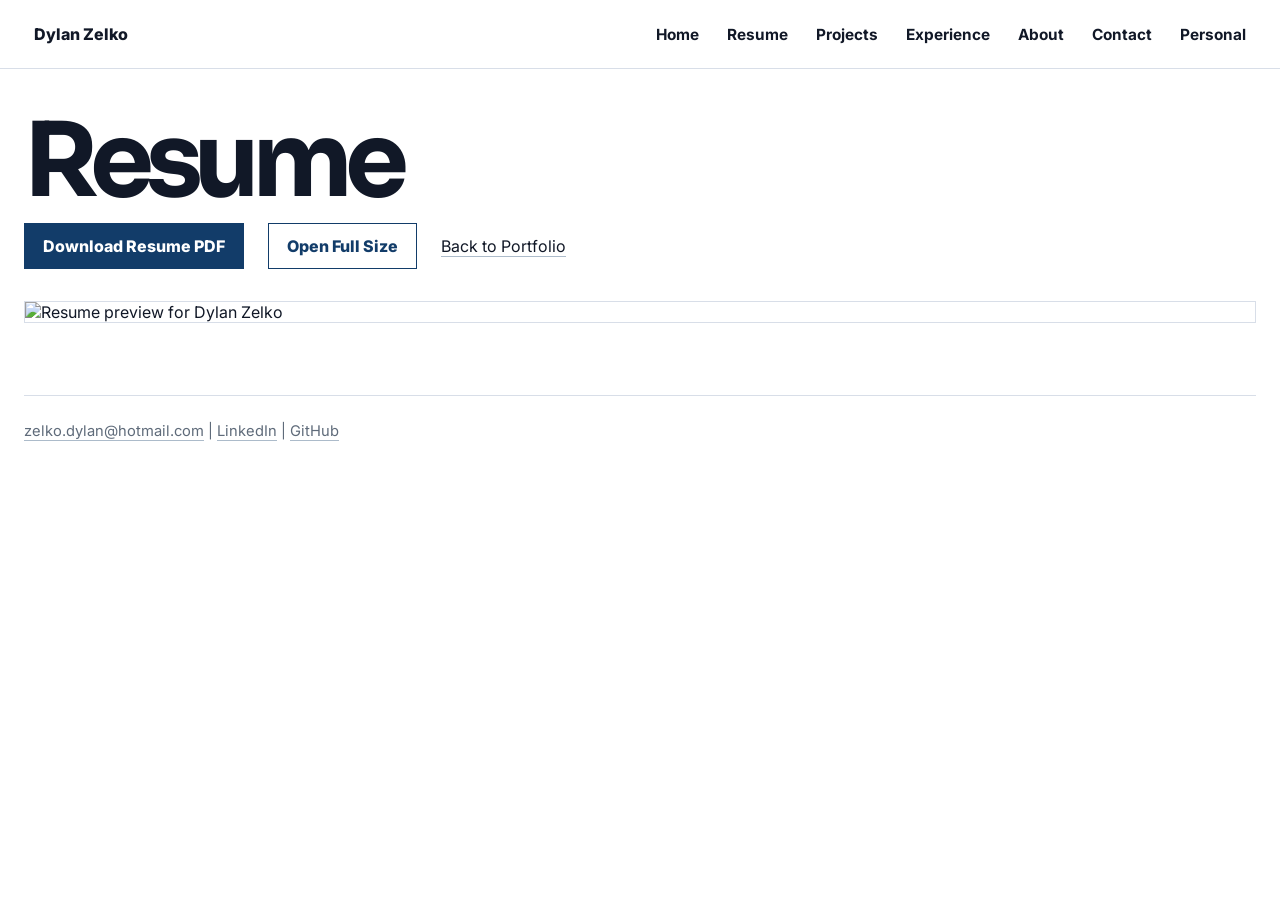
==== resume.html @ b81cd5d2 "Add files via upload" ====
<!DOCTYPE html>
<html lang="en">
<head>
  <meta charset="utf-8">
  <meta name="viewport" content="width=device-width, initial-scale=1">
  <meta name="description" content="Resume for Dylan Zelko, mechanical and robotics engineer.">
  <title>Dylan Zelko | Resume</title>
  <link rel="preconnect" href="https://fonts.googleapis.com">
  <link rel="preconnect" href="https://fonts.gstatic.com" crossorigin>
  <link href="https://fonts.googleapis.com/css2?family=Inter:wght@400;500;600;700;800;900&family=Sora:wght@700;800&display=swap" rel="stylesheet">
  <link rel="stylesheet" href="styles.css?v=20260611-resume">
</head>
<body class="resume-page">
  <header class="site-nav">
    <a class="brand" href="index.html#top">Dylan Zelko</a>
    <nav aria-label="Primary navigation">
      <a href="index.html#top">Home</a>
      <a href="resume.html">Resume</a>
      <a href="index.html#projects">Projects</a>
      <a href="index.html#experience">Experience</a>
      <a href="index.html#about">About</a>
      <a href="index.html#contact">Contact</a>
      <a href="personal.html">Personal</a>
    </nav>
  </header>

  <main class="resume-main">
    <section class="resume-header reveal">
      <h1>Resume</h1>
      <div class="resume-actions">
        <a class="resume-button" href="resume.pdf" download>Download Resume PDF</a>
        <a class="resume-button secondary" href="resume.pdf" target="_blank" rel="noreferrer">Open Full Size</a>
        <a href="index.html#top">Back to Portfolio</a>
      </div>
    </section>

    <section class="resume-preview reveal" aria-label="Resume preview">
      <img src="assets/resume-preview.png" alt="Resume preview for Dylan Zelko">
    </section>
  </main>

  <footer>
    <a href="mailto:zelko.dylan@hotmail.com">zelko.dylan@hotmail.com</a>
    <span> | </span>
    <a href="https://linkedin.com/in/dylanzelko" target="_blank" rel="noreferrer">LinkedIn</a>
    <span> | </span>
    <a href="https://github.com/dylanzelko" target="_blank" rel="noreferrer">GitHub</a>
  </footer>

  <script src="script.js?v=20260611-projects"></script>
</body>
</html>
---- styles.css ----
:root {
  --bg: #ffffff;
  --text: #111827;
  --muted: #5f6b7a;
  --navy: #123c69;
  --line: #d8dee8;
  --panel: #f6f8fb;
  --max: 1880px;
}

* {
  box-sizing: border-box;
}

html {
  scroll-behavior: smooth;
}

body {
  margin: 0;
  background: var(--bg);
  color: var(--text);
  font-family: Inter, system-ui, -apple-system, BlinkMacSystemFont, "Segoe UI", sans-serif;
}

a {
  color: inherit;
  text-decoration-color: rgba(18, 60, 105, 0.35);
  text-underline-offset: 4px;
}

.site-nav {
  position: absolute;
  top: 0;
  left: 50%;
  transform: translateX(-50%);
  z-index: 10;
  display: flex;
  align-items: center;
  justify-content: flex-end;
  width: 100%;
  margin: 0;
  padding: 28px 34px;
  background: linear-gradient(180deg, rgba(0, 0, 0, 0.36), rgba(0, 0, 0, 0));
  border-bottom: 0;
  backdrop-filter: none;
  filter: drop-shadow(0 8px 22px rgba(0, 0, 0, 0.28));
}

.brand {
  display: none;
  color: #fff;
  font-weight: 800;
  text-decoration: none;
  text-shadow: 0 2px 16px rgba(0,0,0,0.5);
}

.resume-page .site-nav {
  position: sticky;
  left: auto;
  transform: none;
  justify-content: space-between;
  padding: 24px 34px;
  background: rgba(255, 255, 255, 0.94);
  border-bottom: 1px solid var(--line);
  filter: none;
}

.resume-page .brand {
  display: block;
  color: var(--text);
  text-shadow: none;
}

.resume-page nav a {
  color: var(--text);
  text-shadow: none;
}

.resume-page nav a::after {
  background: var(--navy);
}

nav {
  display: flex;
  gap: 28px;
  justify-content: flex-end;
}

nav a {
  position: relative;
  color: #fff;
  font-size: 0.96rem;
  font-weight: 700;
  text-decoration: none;
  text-shadow:
    0 1px 3px rgba(0,0,0,0.9),
    0 4px 18px rgba(0,0,0,0.65);
  transition: color 0.2s ease, transform 0.2s ease;
}

nav a::after {
  content: "";
  position: absolute;
  left: 0;
  right: 0;
  bottom: -7px;
  height: 2px;
  background: #fff;
  transform: scaleX(0);
  transform-origin: right;
  transition: transform 0.22s ease;
}

nav a:hover {
  color: #ffffff;
  transform: translateY(-1px);
}

nav a:hover::after {
  transform: scaleX(1);
  transform-origin: left;
}

main,
footer {
  width: min(var(--max), calc(100% - 48px));
  margin: 0 auto;
}

.photo-hero {
  position: relative;
  left: 50%;
  width: 100vw;
  min-height: calc(100vh - 72px);
  display: grid;
  align-items: end;
  overflow: hidden;
  margin-top: 0;
  margin-left: -50vw;
  border: 0;
  background: #000;
}

.photo-hero img {
  position: absolute;
  inset: 0;
  width: 100%;
  height: 100%;
  object-fit: cover;
  object-position: center 46%;
}

.photo-hero-content {
  position: relative;
  z-index: 1;
  max-width: 880px;
  padding: clamp(28px, 6vw, 64px);
  color: #fff;
  text-shadow: 0 2px 22px rgba(0, 0, 0, 0.72);
}

.photo-hero .kicker {
  color: #fff;
}

.photo-hero-content p:not(.kicker) {
  max-width: 760px;
  color: rgba(255, 255, 255, 0.9);
  font-size: clamp(1.02rem, 1.55vw, 1.24rem);
  line-height: 1.55;
}

.hero-contact {
  display: flex;
  flex-wrap: wrap;
  gap: 10px 22px;
  margin-top: 24px;
}

.hero-contact a {
  color: #fff;
  font-weight: 800;
  text-decoration-color: rgba(255, 255, 255, 0.55);
}

.kicker {
  margin: 0 0 12px;
  color: var(--navy);
  font-size: 1rem;
  font-weight: 800;
}

h1,
h2,
h3,
p {
  margin-top: 0;
}

h1 {
  margin-bottom: 34px;
  font-family: Sora, Inter, sans-serif;
  font-size: clamp(4.2rem, 12vw, 8.8rem);
  line-height: 0.92;
  letter-spacing: -0.08em;
}

.photo-hero h1 {
  margin-bottom: 22px;
  margin-left: -0.07em;
}

h2 {
  margin-bottom: 16px;
  font-size: clamp(1.55rem, 3vw, 2.35rem);
  letter-spacing: -0.03em;
}

h3 {
  margin-bottom: 8px;
  font-size: 1.12rem;
}

p,
li {
  color: var(--muted);
  line-height: 1.65;
}

.split-section {
  display: grid;
  grid-template-columns: repeat(2, minmax(0, 1fr));
  gap: 28px;
}

.split-section > div {
  padding-top: 24px;
  border-top: 1px solid var(--line);
}

.content-section {
  padding: 48px 0;
  border-top: 1px solid var(--line);
}

.project-section {
  position: relative;
  left: 50%;
  width: 100vw;
  margin-left: -50vw;
  padding: 62px 0;
}

.project-section .section-row,
.project-section .project-list {
  width: min(var(--max), calc(100vw - 48px));
  margin-left: auto;
  margin-right: auto;
}

.experience-list {
  display: grid;
  gap: 0;
  margin-top: 28px;
  border-top: 1px solid var(--line);
}

.experience-list article {
  position: relative;
  display: grid;
  grid-template-columns: 220px minmax(0, 1fr);
  gap: 36px;
  padding: 28px 0 28px 34px;
  border-bottom: 1px solid var(--line);
}

#experience .experience-list article:has(.experience-photo) {
  grid-template-columns: minmax(280px, 0.72fr) minmax(0, 1fr) 180px;
  grid-template-rows: 1fr auto 1fr;
  column-gap: 34px;
  row-gap: 0;
  align-items: start;
  padding: 30px 0;
}

.experience-list article::before {
  content: "";
  position: absolute;
  left: 8px;
  top: 0;
  bottom: 0;
  width: 2px;
  background: var(--line);
}

.experience-list article::after {
  content: "";
  position: absolute;
  left: 1px;
  top: 34px;
  width: 16px;
  height: 16px;
  border: 3px solid var(--navy);
  border-radius: 50%;
  background: #fff;
}

.experience-list time {
  color: var(--navy);
  font-size: 0.82rem;
  font-weight: 900;
  letter-spacing: 0.08em;
  text-transform: uppercase;
}

.experience-photo {
  width: 100%;
  aspect-ratio: 16 / 10;
  object-fit: cover;
  border: 1px solid var(--line);
  background: var(--panel);
}

.experience-photo.experience-logo {
  object-fit: contain;
  padding: 20px;
  background: #fff;
}

#experience .experience-list article .experience-photo {
  grid-column: 1;
  grid-row: 1 / -1;
}

#experience .experience-list article:has(.experience-photo) time {
  grid-column: 3;
  grid-row: 2;
  align-self: start;
  padding-top: 3px;
}

#experience .experience-list article:has(.experience-photo) div {
  grid-column: 2;
  grid-row: 2;
}

#experience .experience-list article:has(.experience-photo) time {
  margin-top: 0;
}

#experience .experience-list article:has(.experience-photo)::before,
#experience .experience-list article:has(.experience-photo)::after {
  display: none;
}

.experience-list h3 {
  margin-bottom: 6px;
}

.experience-list p {
  max-width: 820px;
  margin: 0;
}

.timeline-axis {
  display: grid;
  grid-template-columns: repeat(4, 1fr);
  margin: 0 0 18px;
  padding-bottom: 10px;
  border-bottom: 2px solid #111827;
  color: #111827;
  font-weight: 900;
}

.duration-timeline article {
  display: grid;
  grid-template-columns: minmax(0, 0.42fr) minmax(340px, 0.58fr);
  gap: 34px;
  align-items: center;
}

.duration-timeline article.right {
  grid-template-columns: minmax(340px, 0.58fr) minmax(0, 0.42fr);
}

.duration-card {
  padding: 20px 22px;
  border: 1px solid var(--line);
  background: #fff;
  box-shadow: 0 14px 32px rgba(15, 23, 42, 0.07);
}

.duration-card span {
  display: block;
  margin-bottom: 8px;
  color: var(--navy);
  font-size: 0.78rem;
  font-weight: 900;
  letter-spacing: 0.08em;
  text-transform: uppercase;
}

.duration-card h3 {
  margin: 0 0 8px;
}

.duration-card p {
  margin: 0;
}

.duration-line {
  position: relative;
  height: 58px;
  border-top: 4px solid #111827;
}

.duration-line::before,
.duration-line::after {
  content: "";
  position: absolute;
  top: -14px;
  width: 20px;
  height: 20px;
  border: 4px solid #111827;
  border-radius: 50%;
  background: #fff;
}

.duration-line::before {
  left: var(--start);
}

.duration-line::after {
  left: var(--end);
  transform: translateX(-100%);
}

.duration-timeline article.left .duration-line {
  grid-column: 2;
  grid-row: 1;
}

.duration-timeline article.left .duration-card {
  grid-column: 1;
  grid-row: 1;
}

.duration-timeline article.right .duration-line {
  grid-column: 1;
  grid-row: 1;
}

.duration-timeline article.right .duration-card {
  grid-column: 2;
  grid-row: 1;
}

time {
  color: var(--navy);
  font-weight: 800;
}

.section-row {
  display: flex;
  align-items: center;
  justify-content: space-between;
  gap: 20px;
}

.section-row > a {
  color: var(--navy);
  font-weight: 700;
}

.project-list {
  display: grid;
  grid-template-columns: repeat(3, minmax(0, 1fr));
  gap: 18px;
}

.project-list article {
  min-width: 0;
}

.project-photo {
  position: relative;
  display: block;
  width: 100%;
  padding: 0;
  border: 1px solid var(--line);
  background: #fff;
  color: #fff;
  cursor: pointer;
  overflow: hidden;
  text-align: left;
}

.project-photo img,
.project-photo video {
  display: block;
  width: 100%;
  aspect-ratio: 16 / 9;
  object-fit: cover;
  transition: transform 0.35s ease, filter 0.35s ease;
}

.project-photo video {
  object-fit: cover;
  object-position: center 46%;
}

.project-photo::after {
  content: "";
  position: absolute;
  inset: 0;
  background: linear-gradient(180deg, transparent 45%, rgba(0, 0, 0, 0.72));
  opacity: 0.9;
  transition: opacity 0.25s ease;
}

.project-photo span {
  position: absolute;
  left: 16px;
  right: 16px;
  bottom: 16px;
  z-index: 1;
  font-size: clamp(0.92rem, 1vw, 1.12rem);
  line-height: 1.15;
  font-weight: 900;
  text-shadow: 0 2px 12px rgba(0, 0, 0, 0.72);
}

.project-photo:hover img,
.project-photo:hover video {
  transform: scale(1.035);
  filter: contrast(1.05);
}

.project-photo:hover::after {
  opacity: 0.72;
}

.image-lightbox {
  position: fixed;
  inset: 0;
  z-index: 50;
  display: none;
  place-items: center;
  padding: 34px;
  background: rgba(0, 0, 0, 0.86);
  overflow-y: auto;
}

.image-lightbox.open {
  display: grid;
}

.project-sheet {
  display: grid;
  grid-template-columns: 1fr;
  width: min(1020px, 94vw);
  max-height: 92vh;
  overflow: auto;
  background: #fff;
  box-shadow: 0 24px 80px rgba(0, 0, 0, 0.45);
}

.project-story {
  display: grid;
  grid-template-columns: minmax(0, 1fr) minmax(0, 1fr);
  grid-template-areas:
    "intro main"
    "details details";
  column-gap: clamp(24px, 4vw, 44px);
  row-gap: clamp(28px, 5vw, 54px);
  padding: clamp(28px, 5vw, 56px);
  align-items: start;
}

.project-case-media {
  display: contents;
}

.project-main-media {
  grid-area: main;
  display: grid;
  place-items: center;
  min-height: 0;
  aspect-ratio: 4 / 3;
  overflow: hidden;
  background: #f4f5f7;
  border: 1px solid var(--line);
}

.project-main-media img,
.project-main-media video {
  width: 100%;
  height: 100%;
  max-height: none;
  object-fit: cover;
  object-position: center center;
  display: block;
}

.project-main-media video {
  background: #f4f5f7;
}

.project-main-media img[hidden],
.project-main-media video[hidden] {
  display: none;
}

.project-supporting-media {
  grid-area: support;
  display: none;
  grid-template-columns: 1fr;
  gap: clamp(18px, 3vw, 30px);
  background: #fff;
}

.project-media-thumb {
  position: relative;
  aspect-ratio: 4 / 3;
  padding: 0;
  overflow: hidden;
  border: 1px solid var(--line);
  background: #fff;
}

.project-media-thumb img,
.project-media-thumb video {
  width: 100%;
  height: 100%;
  display: block;
  object-fit: cover;
  background: #fff;
}

.project-sheet-body {
  padding: 0;
  align-self: start;
}

.project-intro {
  grid-area: intro;
}

.project-sheet-body h2 {
  max-width: 480px;
  margin-bottom: 18px;
  color: var(--text);
  font-size: clamp(2rem, 4.4vw, 3.7rem);
  line-height: 1;
}

.sheet-role {
  margin: 0 0 10px;
  color: var(--navy);
  font-size: 0.78rem;
  font-weight: 900;
  letter-spacing: 0.12em;
  text-transform: uppercase;
}

.sheet-description {
  max-width: 460px;
  color: var(--muted);
  font-size: 0.94rem;
  line-height: 1.65;
}

.project-detail-body {
  grid-area: details;
  display: grid;
  gap: 22px;
  padding: 0;
  border-top: 1px solid var(--line);
  padding-top: clamp(18px, 3vw, 28px);
}

.project-detail-body h3 {
  margin: 0;
  color: var(--text);
  font-size: clamp(1.1rem, 1.7vw, 1.35rem);
  letter-spacing: 0;
}

.sheet-tools {
  display: flex;
  flex-wrap: wrap;
  gap: 8px;
  margin: 0;
}

.sheet-tools span {
  padding: 7px 10px;
  border: 1px solid var(--line);
  border-radius: 999px;
  color: var(--navy);
  font-size: 0.78rem;
  font-weight: 800;
}

.project-extra-media {
  display: grid;
  grid-template-columns: repeat(2, minmax(0, 1fr));
  gap: clamp(12px, 2vw, 18px);
  margin-top: 6px;
}

.project-extra-media:empty {
  display: none;
}

.project-extra-item {
  aspect-ratio: 4 / 3;
  overflow: hidden;
  border: 1px solid var(--line);
  background: #fff;
}

.project-extra-item img,
.project-extra-item video {
  width: 100%;
  height: 100%;
  display: block;
  object-fit: cover;
  object-position: center;
}

.project-media-zoom {
  width: 100%;
  height: 100%;
  display: block;
  padding: 0;
  border: 0;
  background: transparent;
  cursor: zoom-in;
}

.project-media-zoom img {
  transition: transform 180ms ease;
}

.project-media-zoom:hover img,
.project-media-zoom:focus-visible img {
  transform: scale(1.03);
}

.project-media-zoom:focus-visible {
  outline: 3px solid var(--accent);
  outline-offset: -3px;
}

.project-main-media img:not([hidden]) {
  cursor: zoom-in;
}


.project-narrative {
  display: grid;
  gap: clamp(22px, 4vw, 38px);
  margin: 0 0 8px;
}

.project-story-row {
  display: grid;
  grid-template-columns: minmax(0, 0.95fr) minmax(280px, 1.05fr);
  gap: clamp(18px, 4vw, 42px);
  align-items: center;
}

.project-story-row.stacked {
  grid-template-columns: 1fr;
}

.project-story-row.stacked .project-story-copy {
  max-width: 100%;
}

.project-story-row.stacked .project-story-media {
  order: 2;
}

.project-story-row.reverse .project-story-copy {
  order: 2;
}

.project-story-row.reverse .project-story-media {
  order: 1;
}

.project-story-copy {
  max-width: 480px;
}

.project-story-copy p {
  margin: 0;
  color: var(--muted);
  font-size: clamp(0.98rem, 1.4vw, 1.12rem);
  line-height: 1.82;
}

.project-story-media {
  aspect-ratio: 4 / 3;
  overflow: hidden;
  border: 1px solid var(--line);
  background: #fff;
}

.project-story-media img,
.project-story-media video {
  width: 100%;
  height: 100%;
  display: block;
  object-fit: cover;
  object-position: center;
}

.project-story-media .project-media-zoom img,
.project-extra-item .project-media-zoom img {
  width: 100%;
  height: 100%;
  display: block;
  object-fit: cover;
  object-position: center;
}

.sheet-videos {
  display: grid;
  gap: 18px;
  margin-top: 28px;
}

.sheet-video {
  border-top: 1px solid var(--line);
  padding-top: 18px;
}

.sheet-video p {
  margin: 0 0 10px;
  color: var(--navy);
  font-size: 0.78rem;
  font-weight: 900;
  letter-spacing: 0.08em;
  text-transform: uppercase;
}

.sheet-video video {
  width: 100%;
  max-height: 460px;
  display: block;
  background: #0f172a;
}

.image-lightbox-close {
  position: fixed;
  top: 20px;
  right: 22px;
  width: 44px;
  height: 44px;
  border: 1px solid rgba(255, 255, 255, 0.42);
  border-radius: 50%;
  background: rgba(0, 0, 0, 0.24);
  color: #fff;
  font-size: 1.8rem;
  line-height: 1;
  cursor: pointer;
}

.image-lightbox-close:hover {
  background: rgba(255, 255, 255, 0.14);
}

.project-nav-button,
.project-fullscreen-nav {
  position: fixed;
  z-index: 70;
  top: 50%;
  width: 48px;
  height: 64px;
  border: 1px solid rgba(255, 255, 255, 0.42);
  background: rgba(0, 0, 0, 0.28);
  color: #fff;
  font-size: 3rem;
  line-height: 1;
  cursor: pointer;
  transform: translateY(-50%);
}

.project-nav-button:hover,
.project-nav-button:focus-visible,
.project-fullscreen-nav:hover,
.project-fullscreen-nav:focus-visible {
  background: rgba(255, 255, 255, 0.16);
}

.project-nav-prev,
.project-fullscreen-prev {
  left: 22px;
}

.project-nav-next,
.project-fullscreen-next {
  right: 22px;
}

.project-fullscreen {
  position: fixed;
  inset: 0;
  z-index: 80;
  display: none;
  place-items: center;
  padding: 34px;
  background: rgba(0, 0, 0, 0.92);
}

.project-fullscreen.open {
  display: grid;
}

.project-fullscreen-nav {
  z-index: 90;
}

.project-fullscreen img {
  max-width: 96vw;
  max-height: 90vh;
  display: block;
  object-fit: contain;
}

.project-fullscreen-close {
  position: fixed;
  top: 20px;
  right: 22px;
  width: 44px;
  height: 44px;
  border: 1px solid rgba(255, 255, 255, 0.42);
  border-radius: 50%;
  background: rgba(0, 0, 0, 0.24);
  color: #fff;
  font-size: 1.8rem;
  line-height: 1;
  cursor: pointer;
}

.project-fullscreen-close:hover {
  background: rgba(255, 255, 255, 0.14);
}

.plain-list {
  margin: 0;
  padding-left: 1.2rem;
}

.section-photo {
  display: block;
  width: 100%;
  aspect-ratio: 16 / 9;
  margin: 0 0 22px;
  border: 1px solid var(--line);
  object-fit: cover;
  object-position: center;
}

.skill-logo-grid {
  display: grid;
  grid-template-columns: repeat(3, minmax(0, 1fr));
  gap: 12px;
  margin-top: 28px;
}

.skill-logo {
  display: flex;
  align-items: center;
  gap: 12px;
  min-height: 82px;
  padding: 14px;
  border: 1px solid var(--line);
  background: #fff;
}

.skill-logo img {
  width: 54px;
  height: 54px;
  flex: 0 0 auto;
  object-fit: contain;
}

.skill-logo strong {
  color: var(--text);
  font-size: 0.9rem;
  line-height: 1.15;
}

.contact-section {
  padding: 52px 0 74px;
  border-top: 1px solid var(--line);
}

.contact-section a {
  color: var(--navy);
  font-size: 1.15rem;
  font-weight: 800;
}

.resume-main {
  padding: 46px 0 72px;
}

.resume-header {
  display: grid;
  gap: 14px;
  padding-bottom: 32px;
}

.resume-header h1 {
  margin: 0;
  color: var(--text);
  font-size: clamp(3.4rem, 8vw, 7rem);
}

.resume-actions {
  display: flex;
  flex-wrap: wrap;
  gap: 16px 24px;
  align-items: center;
}

.resume-button {
  display: inline-flex;
  align-items: center;
  min-height: 46px;
  padding: 0 18px;
  border: 1px solid var(--navy);
  background: var(--navy);
  color: #fff;
  font-weight: 800;
  text-decoration: none;
}

.resume-button.secondary {
  background: #fff;
  color: var(--navy);
}

.resume-preview {
  border: 1px solid var(--line);
  background: var(--panel);
}

.resume-preview img {
  display: block;
  width: 100%;
  height: auto;
  background: #fff;
}

.site-header {
  position: sticky;
  top: 0;
  z-index: 20;
  display: flex;
  align-items: center;
  justify-content: space-between;
  width: min(var(--max), calc(100% - 48px));
  margin: 0 auto;
  padding: 22px 0;
  background: rgba(255, 255, 255, 0.92);
  border-bottom: 1px solid var(--line);
  backdrop-filter: blur(16px);
}

.site-header .brand {
  display: block;
  color: var(--text);
  text-shadow: none;
}

.site-header nav a {
  color: var(--text);
  text-shadow: none;
}

.site-header nav a::after {
  background: var(--navy);
}

.personal-hero {
  display: grid;
  grid-template-columns: minmax(0, 1fr) minmax(280px, 0.42fr);
  gap: 36px;
  align-items: end;
  min-height: 420px;
  padding: 72px 0 54px;
}

.personal-page {
  background: #f8fafc;
}

.personal-page main {
  width: min(1540px, calc(100% - 72px));
}

.personal-page .site-header {
  background: rgba(248, 250, 252, 0.92);
}

.personal-intro {
  display: block;
  min-height: 34vh;
  padding: 54px 0 34px;
}

.personal-intro h1 {
  max-width: 1360px;
  margin: 0 0 20px;
  color: var(--text);
  font-size: clamp(4.4rem, 10vw, 10.8rem);
  line-height: 0.86;
}

.personal-intro .lede {
  max-width: 980px;
}

.personal-section-links {
  display: flex;
  flex-direction: column;
  gap: 10px;
  min-width: 230px;
}

.personal-section-links a {
  display: flex;
  align-items: center;
  justify-content: space-between;
  min-height: 48px;
  padding: 0 16px;
  border: 1px solid var(--line);
  background: #fff;
  color: var(--text);
  font-weight: 900;
  text-decoration: none;
  transition: border-color 0.2s ease, color 0.2s ease, transform 0.2s ease;
}

.personal-section-links a::after {
  content: "->";
  color: var(--navy);
}

.personal-section-links a:hover {
  border-color: var(--navy);
  color: var(--navy);
  transform: translateX(3px);
}

.photo-section {
  padding: 42px 0;
}

.photo-section .section-heading {
  display: block;
}

.photo-section .section-heading h2 {
  max-width: 1260px;
  font-size: clamp(2.6rem, 5.4vw, 6.4rem);
}

.hero-copy h1 {
  max-width: 900px;
  margin: 0 0 18px;
  font-size: clamp(3rem, 7vw, 7rem);
  line-height: 0.92;
}

.lede {
  max-width: 720px;
  color: var(--muted);
  font-size: clamp(1.05rem, 1.6vw, 1.35rem);
  line-height: 1.55;
}

.hero-panel {
  padding: 24px;
  border: 1px solid var(--line);
  background: var(--panel);
}

.hero-panel strong {
  display: block;
  margin: 10px 0 12px;
  color: var(--text);
  font-size: 1.2rem;
}

.hero-panel p {
  margin: 0;
  color: var(--muted);
  line-height: 1.6;
}

.panel-label,
.eyebrow {
  display: block;
  color: var(--navy);
  font-size: 0.78rem;
  font-weight: 900;
  letter-spacing: 0.08em;
  text-transform: uppercase;
}

.section {
  padding: 58px 0;
  border-top: 1px solid var(--line);
}

.section-heading {
  display: grid;
  gap: 8px;
  margin-bottom: 16px;
}

.section-heading h2 {
  margin: 0;
  color: var(--text);
  font-size: clamp(2rem, 3vw, 3.1rem);
  line-height: 1.02;
}

.gallery-grid {
  display: grid;
  grid-template-columns: repeat(4, minmax(0, 1fr));
  grid-auto-flow: dense;
  gap: 14px;
}

.gallery-item {
  position: relative;
  min-height: 280px;
  padding: 0;
  border: 1px solid var(--line);
  background: #0b1220;
  overflow: hidden;
  cursor: pointer;
}

.gallery-item.wide {
  grid-column: span 2;
}

.gallery-item.tall {
  grid-row: span 2;
  min-height: 574px;
}

.gallery-item img {
  display: block;
  width: 100%;
  height: 100%;
  min-height: inherit;
  object-fit: cover;
  object-position: center;
  transition: transform 0.28s ease, filter 0.28s ease;
}

.gallery-item::after {
  content: "";
  position: absolute;
  inset: 0;
  background: linear-gradient(180deg, rgba(7, 12, 22, 0.02), rgba(7, 12, 22, 0.58));
  pointer-events: none;
}

.gallery-item span {
  position: absolute;
  left: 16px;
  right: 16px;
  bottom: 14px;
  z-index: 1;
  color: #fff;
  font-weight: 900;
  text-align: left;
  text-shadow: 0 2px 16px rgba(0, 0, 0, 0.65);
}

.hiking-gallery .gallery-item:nth-child(2) img,
.hiking-gallery .gallery-item:nth-child(3) img,
.hiking-gallery .gallery-item:nth-child(4) img {
  object-position: center;
}

.gallery-item:hover img {
  transform: scale(1.035);
  filter: contrast(1.04) saturate(1.04);
}

.lightbox {
  position: fixed;
  inset: 0;
  z-index: 60;
  display: none;
  place-items: center;
  padding: 34px;
  background: rgba(0, 0, 0, 0.9);
}

.lightbox.open {
  display: grid;
}

.lightbox-close {
  position: fixed;
  top: 20px;
  right: 22px;
  z-index: 2;
  width: 44px;
  height: 44px;
  border: 1px solid rgba(255, 255, 255, 0.42);
  border-radius: 50%;
  background: rgba(0, 0, 0, 0.24);
  color: #fff;
  font-size: 1.8rem;
  line-height: 1;
  cursor: pointer;
}

.lightbox-art {
  width: min(1180px, 92vw);
  height: min(76vh, 760px);
  background-position: center;
  background-repeat: no-repeat;
  background-size: contain;
}

.lightbox h2 {
  margin: 18px 0 0;
  color: #fff;
  font-size: 1.1rem;
  text-align: center;
}

.maker-grid {
  display: grid;
  grid-template-columns: repeat(3, minmax(0, 1fr));
  gap: 16px;
}

.maker-grid article {
  padding: 20px;
  border: 1px solid var(--line);
  background: var(--panel);
}

.maker-grid h3,
.maker-grid p {
  margin-top: 0;
}

.maker-grid p {
  margin-bottom: 0;
  color: var(--muted);
  line-height: 1.6;
}

footer {
  padding: 26px 0 34px;
  border-top: 1px solid var(--line);
  color: var(--muted);
  font-size: 0.92rem;
}

.reveal {
  opacity: 0;
  transform: translateY(14px);
  transition: opacity 0.55s ease, transform 0.55s ease;
}

.reveal.visible {
  opacity: 1;
  transform: translateY(0);
}

@media (max-width: 900px) {
  .site-nav {
    align-items: flex-start;
    flex-direction: column;
    gap: 14px;
  }

  nav {
    max-width: 100%;
    overflow-x: auto;
  }

  .summary-grid,
  .split-section,
  .personal-hero,
  .personal-intro,
  .maker-grid {
    grid-template-columns: 1fr;
  }

  .project-list {
    grid-template-columns: 1fr;
  }

  .gallery-grid {
    grid-template-columns: repeat(2, minmax(0, 1fr));
  }

  .project-sheet {
    grid-template-columns: 1fr;
    max-height: none;
  }

  .project-story {
    grid-template-columns: 1fr;
    grid-template-areas:
      "intro"
      "main"
      "support"
      "details";
  }

  .project-main-media {
    aspect-ratio: auto;
    min-height: 320px;
  }

  .project-main-media img,
  .project-main-media video {
    min-height: 0;
    max-height: 48vh;
  }

  .project-supporting-media {
    grid-template-columns: repeat(2, minmax(0, 1fr));
  }

  .project-story-row,
  .project-story-row.reverse {
    grid-template-columns: 1fr;
  }

  .project-story-row.reverse .project-story-copy,
  .project-story-row.reverse .project-story-media {
    order: initial;
  }

  .project-nav-button,
  .project-fullscreen-nav {
    width: 42px;
    height: 54px;
    font-size: 2.4rem;
  }

  .project-nav-prev,
  .project-fullscreen-prev {
    left: 10px;
  }

  .project-nav-next,
  .project-fullscreen-next {
    right: 10px;
  }

  .project-extra-media {
    grid-template-columns: 1fr;
  }
}

@media (max-width: 640px) {
  main,
  footer,
  .site-nav {
    width: calc(100% - 28px);
  }

  .personal-page main {
    width: calc(100% - 28px);
  }

  h1 {
    font-size: clamp(3.8rem, 19vw, 5.6rem);
  }

  .personal-intro {
    min-height: auto;
    padding: 34px 0 28px;
  }

  .personal-intro h1 {
    font-size: clamp(3.8rem, 18vw, 6rem);
  }

  .project-list {
    grid-template-columns: 1fr;
  }

  .project-supporting-media {
    grid-template-columns: 1fr;
  }

  .experience-list article {
    grid-template-columns: 1fr;
    gap: 10px;
    padding-left: 30px;
  }

  #experience .experience-list article:has(.experience-photo) {
    grid-template-columns: 1fr;
    padding-left: 0;
  }

  #experience .experience-list article .experience-photo,
  #experience .experience-list article time,
  #experience .experience-list article div {
    grid-column: 1;
    grid-row: auto;
  }

  .experience-photo {
    margin-bottom: 8px;
  }

  .skill-logo-grid {
    grid-template-columns: repeat(2, minmax(0, 1fr));
  }

  .site-header {
    width: calc(100% - 28px);
    align-items: flex-start;
    flex-direction: column;
    gap: 14px;
  }

  .gallery-grid {
    grid-template-columns: 1fr;
  }

  .gallery-item,
  .gallery-item.tall {
    grid-column: auto;
    grid-row: auto;
    min-height: 280px;
  }
}

@media (prefers-reduced-motion: reduce) {
  html {
    scroll-behavior: auto;
  }

  .reveal {
    opacity: 1;
    transform: none;
    transition: none;
  }
}
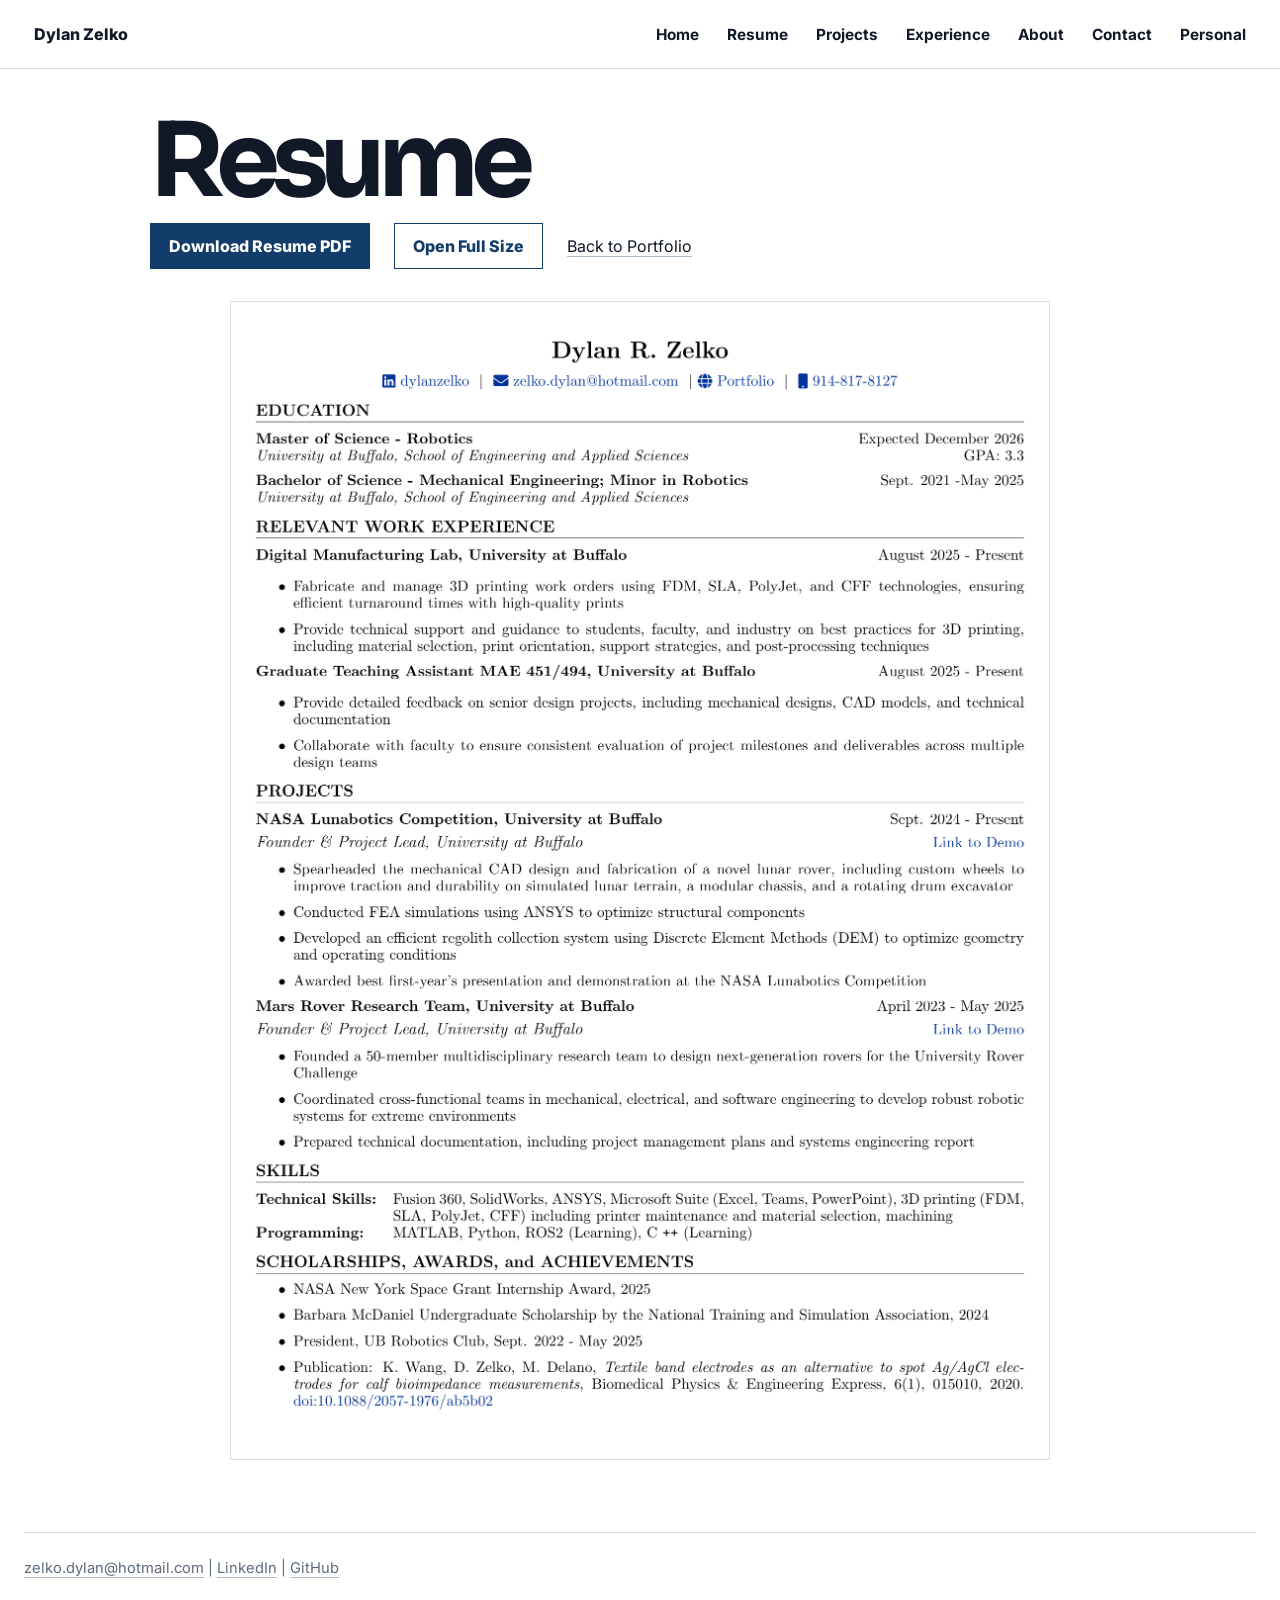
==== commit ad314500: "change" ====
--- a/resume.html
+++ b/resume.html
@@ -8,7 +8,7 @@
   <link rel="preconnect" href="https://fonts.googleapis.com">
   <link rel="preconnect" href="https://fonts.gstatic.com" crossorigin>
   <link href="https://fonts.googleapis.com/css2?family=Inter:wght@400;500;600;700;800;900&family=Sora:wght@700;800&display=swap" rel="stylesheet">
-  <link rel="stylesheet" href="styles.css?v=20260611-resume">
+  <link rel="stylesheet" href="styles.css?v=20260831-no-fade-resume-size">
 </head>
 <body class="resume-page">
   <header class="site-nav">
--- a/styles.css
+++ b/styles.css
@@ -1008,6 +1008,7 @@
 }
 
 .resume-main {
+  width: min(980px, calc(100% - 48px));
   padding: 46px 0 72px;
 }
 
@@ -1048,6 +1049,8 @@
 }
 
 .resume-preview {
+  max-width: 820px;
+  margin: 0 auto;
   border: 1px solid var(--line);
   background: var(--panel);
 }
@@ -1377,14 +1380,14 @@
 }
 
 .reveal {
-  opacity: 0;
-  transform: translateY(14px);
-  transition: opacity 0.55s ease, transform 0.55s ease;
+  opacity: 1;
+  transform: none;
+  transition: none;
 }
 
 .reveal.visible {
   opacity: 1;
-  transform: translateY(0);
+  transform: none;
 }
 
 @media (max-width: 900px) {
